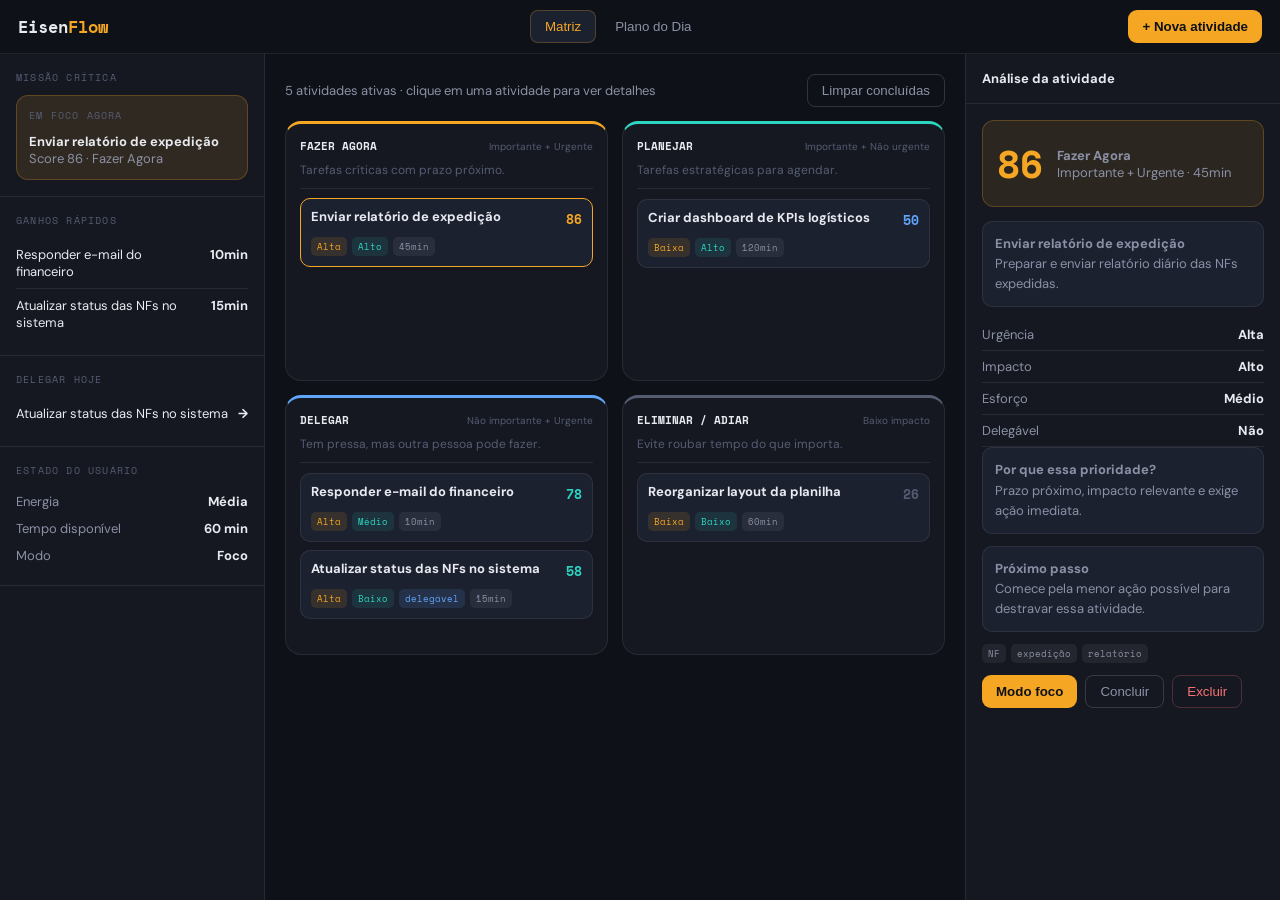
==== index.html @ 112989b6 "Add files via upload" ====
<!doctype html>
<html lang="pt-BR">
<head>
  <meta charset="UTF-8" />
  <meta name="viewport" content="width=device-width, initial-scale=1.0" />
  <title>EisenFlow — HTML Puro</title>
  <link rel="preconnect" href="https://fonts.googleapis.com">
  <link rel="preconnect" href="https://fonts.gstatic.com" crossorigin>
  <link href="https://fonts.googleapis.com/css2?family=DM+Sans:wght@400;500;600;700&family=Space+Mono:wght@400;700&display=swap" rel="stylesheet">
  <link rel="stylesheet" href="style.css" />
</head>
<body>
  <header class="topbar">
    <div class="brand">Eisen<span>Flow</span></div>
    <nav class="tabs">
      <button class="tab active" data-view="matrix">Matriz</button>
      <button class="tab" data-view="day">Plano do Dia</button>
    </nav>
    <button id="newTaskBtn" class="primary-btn">+ Nova atividade</button>
  </header>

  <div class="app-shell">
    <aside class="sidebar">
      <section class="panel">
        <div class="section-title">Missão crítica</div>
        <div id="missionCard" class="mission-card"></div>
      </section>
      <section class="panel">
        <div class="section-title">Ganhos rápidos</div>
        <div id="quickWins"></div>
      </section>
      <section class="panel">
        <div class="section-title">Delegar hoje</div>
        <div id="delegateList"></div>
      </section>
      <section class="panel">
        <div class="section-title">Estado do usuário</div>
        <div class="state-row"><span>Energia</span><b>Média</b></div>
        <div class="state-row"><span>Tempo disponível</span><b>60 min</b></div>
        <div class="state-row"><span>Modo</span><b>Foco</b></div>
      </section>
    </aside>

    <main class="content">
      <section id="matrixView" class="view active">
        <div class="view-head">
          <p><span id="taskCount">0</span> atividades ativas · clique em uma atividade para ver detalhes</p>
          <button id="clearDoneBtn" class="ghost-btn">Limpar concluídas</button>
        </div>
        <div class="matrix-grid">
          <div class="quadrant q-iu" data-q="iu"><div class="q-head"><b>Fazer agora</b><span>Importante + Urgente</span></div><p>Tarefas críticas com prazo próximo.</p><div class="q-list" id="q-iu"></div></div>
          <div class="quadrant q-in" data-q="in"><div class="q-head"><b>Planejar</b><span>Importante + Não urgente</span></div><p>Tarefas estratégicas para agendar.</p><div class="q-list" id="q-in"></div></div>
          <div class="quadrant q-nu" data-q="nu"><div class="q-head"><b>Delegar</b><span>Não importante + Urgente</span></div><p>Tem pressa, mas outra pessoa pode fazer.</p><div class="q-list" id="q-nu"></div></div>
          <div class="quadrant q-nn" data-q="nn"><div class="q-head"><b>Eliminar / Adiar</b><span>Baixo impacto</span></div><p>Evite roubar tempo do que importa.</p><div class="q-list" id="q-nn"></div></div>
        </div>
      </section>

      <section id="dayView" class="view">
        <h2>Plano do dia</h2>
        <div id="dayPlan" class="day-plan"></div>
      </section>
    </main>

    <aside class="details">
      <div class="details-head">Análise da atividade</div>
      <div id="detailsBody" class="details-body muted">Selecione uma atividade.</div>
    </aside>
  </div>

  <div id="taskModal" class="modal hidden">
    <div class="modal-card">
      <div class="modal-head">
        <h2>Nova atividade</h2>
        <button id="closeModalBtn" class="icon-btn">×</button>
      </div>
      <form id="taskForm" class="task-form">
        <label>Título<input id="title" required placeholder="Ex: Enviar relatório de expedição"></label>
        <label>Descrição<textarea id="description" placeholder="Detalhe rápido da atividade"></textarea></label>
        <div class="form-grid">
          <label>Prazo
            <select id="deadline">
              <option value="today">Hoje</option>
              <option value="tomorrow">Amanhã</option>
              <option value="week">Esta semana</option>
              <option value="none">Sem prazo</option>
            </select>
          </label>
          <label>Impacto
            <select id="impact"><option>Alto</option><option selected>Médio</option><option>Baixo</option></select>
          </label>
          <label>Urgência
            <select id="urgency"><option>Alta</option><option selected>Média</option><option>Baixa</option></select>
          </label>
          <label>Esforço
            <select id="effort"><option>Alto</option><option selected>Médio</option><option>Baixo</option></select>
          </label>
          <label>Tempo estimado
            <select id="duration"><option value="10">10 min</option><option value="30" selected>30 min</option><option value="60">1h</option><option value="120">2h</option></select>
          </label>
          <label>Pode delegar?
            <select id="canDelegate"><option value="false" selected>Não</option><option value="true">Sim</option></select>
          </label>
        </div>
        <label>Tags<input id="tags" placeholder="NF, relatório, financeiro"></label>
        <button class="primary-btn full" type="submit">Adicionar atividade</button>
      </form>
    </div>
  </div>

  <div id="focusOverlay" class="focus hidden">
    <div class="focus-card">
      <div class="section-title amber">Modo foco ativo</div>
      <h1 id="focusTitle"></h1>
      <p id="focusStep"></p>
      <div id="focusTimer" class="timer">00:00</div>
      <button id="exitFocusBtn" class="ghost-btn">Voltar ao dashboard</button>
    </div>
  </div>

  <script src="script.js"></script>
</body>
</html>
---- style.css ----
:root{--bg:#0e1117;--bg2:#151821;--bg3:#1c2130;--line:rgba(255,255,255,.08);--line2:rgba(255,255,255,.15);--text:#e8eaf0;--muted:#8b91a5;--muted2:#555c72;--amber:#f5a623;--teal:#2dd4bf;--blue:#60a5fa;--red:#f87171;--green:#4ade80}*{box-sizing:border-box;margin:0;padding:0}body{height:100vh;overflow:hidden;background:var(--bg);color:var(--text);font-family:'DM Sans',system-ui,sans-serif;font-size:13px}.topbar{height:54px;display:flex;align-items:center;justify-content:space-between;padding:0 18px;border-bottom:1px solid var(--line);background:var(--bg)}.brand{font-family:'Space Mono',monospace;font-size:17px;font-weight:700}.brand span,.amber{color:var(--amber)}.tabs{display:flex;gap:4px}.tab,.ghost-btn,.icon-btn{background:transparent;color:var(--muted);border:1px solid transparent;border-radius:8px;padding:8px 14px;cursor:pointer}.tab.active{background:var(--bg3);border-color:rgba(245,166,35,.25);color:var(--amber)}.primary-btn{border:0;background:var(--amber);color:#0e1117;padding:9px 14px;border-radius:9px;font-weight:800;cursor:pointer}.primary-btn:hover{filter:brightness(1.05)}.full{width:100%;margin-top:6px}.ghost-btn{border-color:var(--line2)}.ghost-btn:hover{border-color:var(--amber);color:var(--amber)}.app-shell{height:calc(100vh - 54px);display:flex}.sidebar{width:265px;background:var(--bg2);border-right:1px solid var(--line);overflow:auto}.panel{padding:16px;border-bottom:1px solid var(--line)}.section-title{font-family:'Space Mono',monospace;font-size:10px;text-transform:uppercase;letter-spacing:.12em;color:var(--muted2);margin-bottom:10px}.content{flex:1;padding:20px;overflow:auto}.details{width:315px;background:var(--bg2);border-left:1px solid var(--line);overflow:auto}.details-head{padding:16px;border-bottom:1px solid var(--line);font-weight:700}.details-body{padding:16px}.muted{color:var(--muted)}.view{display:none}.view.active{display:block}.view-head{display:flex;align-items:center;justify-content:space-between;margin-bottom:14px;color:var(--muted)}.matrix-grid{display:grid;grid-template-columns:1fr 1fr;gap:14px}.quadrant{min-height:260px;background:var(--bg2);border:1px solid var(--line);border-radius:16px;padding:14px}.quadrant p{font-size:12px;color:var(--muted2);padding:8px 0 10px;border-bottom:1px solid var(--line);margin-bottom:10px}.q-iu{border-top:3px solid var(--amber)}.q-in{border-top:3px solid var(--teal)}.q-nu{border-top:3px solid var(--blue)}.q-nn{border-top:3px solid var(--muted2)}.q-head{display:flex;justify-content:space-between;gap:12px;align-items:center}.q-head b{font-family:'Space Mono',monospace;font-size:11px;text-transform:uppercase}.q-head span{font-size:10px;color:var(--muted2)}.q-list{display:flex;flex-direction:column;gap:8px}.task-card{background:var(--bg3);border:1px solid var(--line);border-radius:10px;padding:10px;cursor:pointer;transition:.15s}.task-card:hover,.task-card.selected{border-color:var(--amber);transform:translateY(-1px)}.task-card.done{opacity:.45}.task-top{display:flex;justify-content:space-between;gap:10px}.task-title{font-weight:700;line-height:1.3}.score{font-family:'Space Mono',monospace;font-weight:800}.tags{display:flex;gap:5px;flex-wrap:wrap;margin-top:8px}.tag{font-family:'Space Mono',monospace;font-size:9px;padding:3px 6px;background:rgba(255,255,255,.06);color:var(--muted);border-radius:5px}.tag.amber{background:rgba(245,166,35,.12);color:var(--amber)}.tag.blue{background:rgba(96,165,250,.12);color:var(--blue)}.tag.teal{background:rgba(45,212,191,.1);color:var(--teal)}.mission-card{background:rgba(245,166,35,.12);border:1px solid rgba(245,166,35,.25);border-radius:12px;padding:12px;cursor:pointer}.side-item{display:flex;justify-content:space-between;gap:8px;padding:8px 0;border-bottom:1px solid var(--line);cursor:pointer}.side-item:last-child{border-bottom:0}.state-row{display:flex;justify-content:space-between;padding:5px 0;color:var(--muted)}.state-row b{color:var(--text)}.detail-score{display:flex;align-items:center;gap:14px;background:rgba(245,166,35,.10);border:1px solid rgba(245,166,35,.25);border-radius:12px;padding:14px;margin-bottom:14px}.big-score{font-family:'Space Mono',monospace;font-size:38px;font-weight:800}.info-box{background:var(--bg3);border:1px solid var(--line);border-radius:10px;padding:12px;margin-bottom:12px;line-height:1.55}.row{display:flex;justify-content:space-between;border-bottom:1px solid var(--line);padding:7px 0;color:var(--muted)}.row b{color:var(--text)}.actions{display:flex;gap:8px;margin-top:12px}.danger{color:var(--red);border-color:rgba(248,113,113,.25)}.day-plan{display:flex;flex-direction:column;gap:10px;margin-top:16px}.time-block{background:var(--bg2);border:1px solid var(--line);border-left:4px solid var(--amber);border-radius:12px;padding:14px}.time-block small{color:var(--muted)}.modal,.focus{position:fixed;inset:0;background:rgba(0,0,0,.65);display:flex;align-items:center;justify-content:center;z-index:50}.hidden{display:none!important}.modal-card{width:min(680px,92vw);max-height:90vh;overflow:auto;background:var(--bg2);border:1px solid var(--line2);border-radius:18px;padding:18px}.modal-head{display:flex;justify-content:space-between;align-items:center;margin-bottom:14px}.icon-btn{font-size:22px;padding:4px 10px}.task-form{display:flex;flex-direction:column;gap:12px}label{font-weight:700;color:var(--muted);font-size:12px}input,textarea,select{width:100%;margin-top:5px;background:var(--bg3);border:1px solid var(--line2);color:var(--text);border-radius:10px;padding:10px;font-family:inherit}textarea{min-height:70px;resize:vertical}.form-grid{display:grid;grid-template-columns:1fr 1fr;gap:12px}.focus-card{width:min(560px,92vw);background:var(--bg2);border:1px solid var(--line2);border-radius:22px;padding:42px;text-align:center}.focus-card h1{font-size:26px;margin-bottom:12px}.focus-card p{color:var(--teal);line-height:1.5}.timer{font-family:'Space Mono',monospace;font-size:64px;font-weight:800;color:var(--amber);margin:24px 0}@media(max-width:1050px){.details{display:none}.sidebar{width:235px}.matrix-grid{grid-template-columns:1fr}}@media(max-width:760px){body{overflow:auto}.topbar{height:auto;flex-wrap:wrap;gap:10px;padding:12px}.app-shell{height:auto;display:block}.sidebar,.details{display:block;width:100%;border:0}.content{padding:12px}.matrix-grid{grid-template-columns:1fr}.form-grid{grid-template-columns:1fr}}
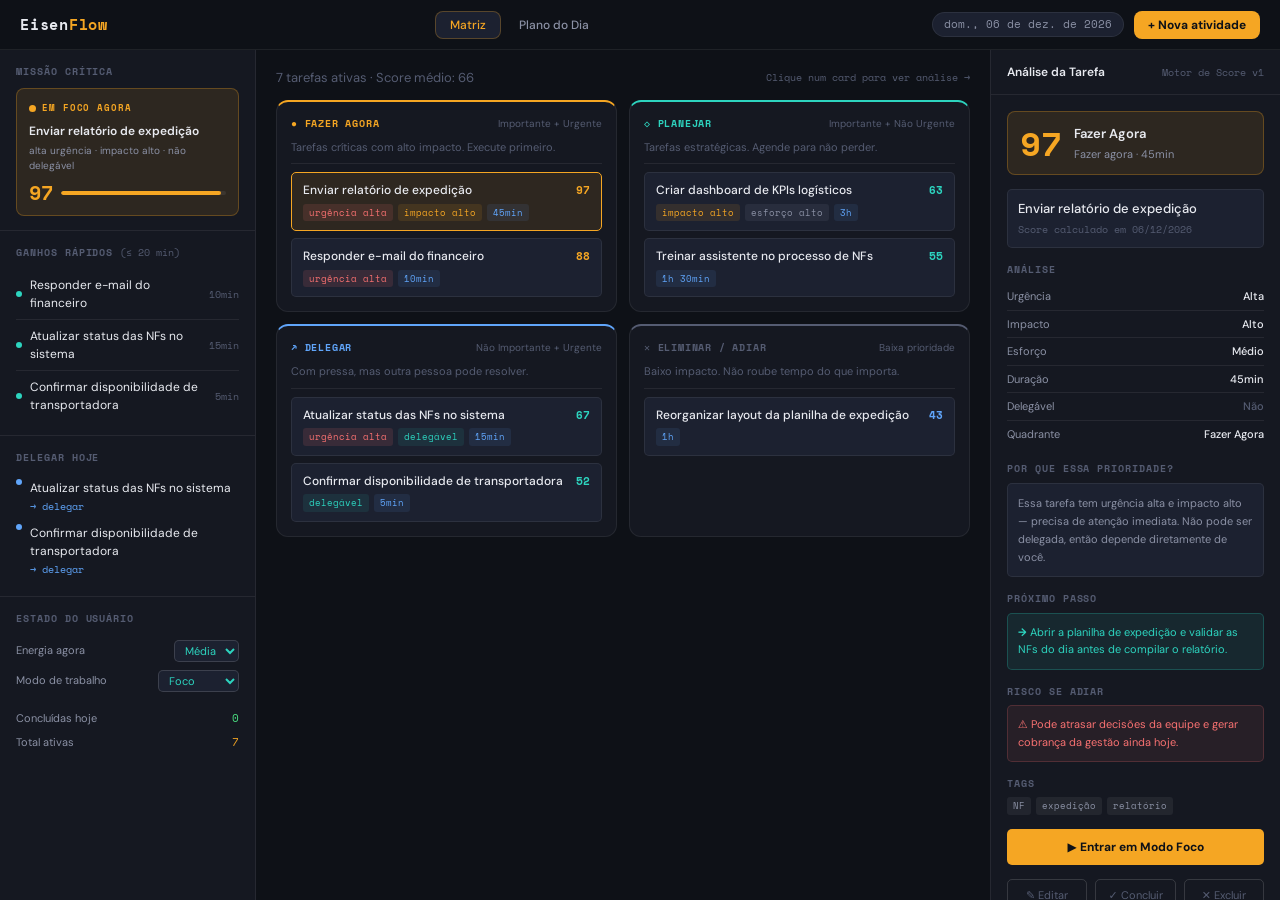
==== commit b102567b: "Primeira versão do EisenFlow" ====
--- a/index.html
+++ b/index.html
@@ -1,121 +1,271 @@
-<!doctype html>
+<!DOCTYPE html>
 <html lang="pt-BR">
 <head>
   <meta charset="UTF-8" />
   <meta name="viewport" content="width=device-width, initial-scale=1.0" />
-  <title>EisenFlow — HTML Puro</title>
-  <link rel="preconnect" href="https://fonts.googleapis.com">
-  <link rel="preconnect" href="https://fonts.gstatic.com" crossorigin>
-  <link href="https://fonts.googleapis.com/css2?family=DM+Sans:wght@400;500;600;700&family=Space+Mono:wght@400;700&display=swap" rel="stylesheet">
+  <title>EisenFlow — Priorização Inteligente</title>
+  <link rel="preconnect" href="https://fonts.googleapis.com" />
+  <link rel="preconnect" href="https://fonts.gstatic.com" crossorigin />
+  <link href="https://fonts.googleapis.com/css2?family=Space+Mono:wght@400;700&family=DM+Sans:opsz,wght@9..40,300;9..40,400;9..40,500;9..40,600&display=swap" rel="stylesheet" />
   <link rel="stylesheet" href="style.css" />
 </head>
 <body>
+
+  <!-- ═══ TOP BAR ═══════════════════════════════════ -->
   <header class="topbar">
-    <div class="brand">Eisen<span>Flow</span></div>
-    <nav class="tabs">
-      <button class="tab active" data-view="matrix">Matriz</button>
-      <button class="tab" data-view="day">Plano do Dia</button>
+    <div class="logo">Eisen<span>Flow</span></div>
+    <nav class="nav-tabs">
+      <button class="nav-tab active" data-view="matrix">Matriz</button>
+      <button class="nav-tab" data-view="plano">Plano do Dia</button>
     </nav>
-    <button id="newTaskBtn" class="primary-btn">+ Nova atividade</button>
+    <div style="display:flex;align-items:center;gap:10px;">
+      <div class="date-chip" id="datechip"></div>
+      <button class="btn-new" id="btn-open-modal">+ Nova atividade</button>
+    </div>
   </header>
 
-  <div class="app-shell">
+  <!-- ═══ BODY ════════════════════════════════════════ -->
+  <div class="app-body">
+
+    <!-- SIDEBAR ──────────────────────────────────── -->
     <aside class="sidebar">
-      <section class="panel">
-        <div class="section-title">Missão crítica</div>
-        <div id="missionCard" class="mission-card"></div>
-      </section>
-      <section class="panel">
-        <div class="section-title">Ganhos rápidos</div>
-        <div id="quickWins"></div>
-      </section>
-      <section class="panel">
-        <div class="section-title">Delegar hoje</div>
-        <div id="delegateList"></div>
-      </section>
-      <section class="panel">
-        <div class="section-title">Estado do usuário</div>
-        <div class="state-row"><span>Energia</span><b>Média</b></div>
-        <div class="state-row"><span>Tempo disponível</span><b>60 min</b></div>
-        <div class="state-row"><span>Modo</span><b>Foco</b></div>
-      </section>
+
+      <section class="sidebar-section">
+        <div class="sidebar-label">Missão Crítica</div>
+        <div id="mission-card-wrap">
+          <div class="empty-mission">Nenhuma tarefa urgente.<br>Adicione atividades.</div>
+        </div>
+      </section>
+
+      <section class="sidebar-section">
+        <div class="sidebar-label">Ganhos Rápidos <span class="sidebar-hint">(≤ 20 min)</span></div>
+        <div id="quick-wins-list">
+          <div class="empty-mission">Sem ganhos rápidos.</div>
+        </div>
+      </section>
+
+      <section class="sidebar-section">
+        <div class="sidebar-label">Delegar Hoje</div>
+        <div id="delegate-list">
+          <div class="empty-mission">Sem tarefas delegáveis.</div>
+        </div>
+      </section>
+
+      <section class="sidebar-section" style="border-bottom:none;">
+        <div class="sidebar-label">Estado do Usuário</div>
+        <div class="state-row">
+          <span class="sk">Energia agora</span>
+          <select class="state-select" id="sel-energy">
+            <option>Alta</option>
+            <option selected>Média</option>
+            <option>Baixa</option>
+          </select>
+        </div>
+        <div class="state-row">
+          <span class="sk">Modo de trabalho</span>
+          <select class="state-select" id="sel-mode">
+            <option selected>Foco</option>
+            <option>Reuniões</option>
+            <option>Livre</option>
+          </select>
+        </div>
+        <div class="state-row" style="margin-top:10px;">
+          <span class="sk">Concluídas hoje</span>
+          <span class="sv mono" id="done-count" style="color:var(--green);">0</span>
+        </div>
+        <div class="state-row">
+          <span class="sk">Total ativas</span>
+          <span class="sv mono" id="active-count" style="color:var(--amber);">0</span>
+        </div>
+      </section>
+
     </aside>
 
-    <main class="content">
-      <section id="matrixView" class="view active">
-        <div class="view-head">
-          <p><span id="taskCount">0</span> atividades ativas · clique em uma atividade para ver detalhes</p>
-          <button id="clearDoneBtn" class="ghost-btn">Limpar concluídas</button>
+    <!-- MAIN CONTENT ─────────────────────────────── -->
+    <main class="main-content">
+
+      <!-- VIEW: MATRIX -->
+      <div id="view-matrix" class="view active">
+        <div class="view-meta">
+          <span id="matrix-meta-text"></span>
+          <span class="mono" style="font-size:10px;color:var(--text3);">Clique num card para ver análise →</span>
         </div>
         <div class="matrix-grid">
-          <div class="quadrant q-iu" data-q="iu"><div class="q-head"><b>Fazer agora</b><span>Importante + Urgente</span></div><p>Tarefas críticas com prazo próximo.</p><div class="q-list" id="q-iu"></div></div>
-          <div class="quadrant q-in" data-q="in"><div class="q-head"><b>Planejar</b><span>Importante + Não urgente</span></div><p>Tarefas estratégicas para agendar.</p><div class="q-list" id="q-in"></div></div>
-          <div class="quadrant q-nu" data-q="nu"><div class="q-head"><b>Delegar</b><span>Não importante + Urgente</span></div><p>Tem pressa, mas outra pessoa pode fazer.</p><div class="q-list" id="q-nu"></div></div>
-          <div class="quadrant q-nn" data-q="nn"><div class="q-head"><b>Eliminar / Adiar</b><span>Baixo impacto</span></div><p>Evite roubar tempo do que importa.</p><div class="q-list" id="q-nn"></div></div>
-        </div>
-      </section>
-
-      <section id="dayView" class="view">
-        <h2>Plano do dia</h2>
-        <div id="dayPlan" class="day-plan"></div>
-      </section>
+
+          <div class="quadrant q-iu">
+            <div class="q-header">
+              <span class="q-label" style="color:#f5a623;">● Fazer Agora</span>
+              <span class="q-sub">Importante + Urgente</span>
+            </div>
+            <div class="q-desc">Tarefas críticas com alto impacto. Execute primeiro.</div>
+            <div class="q-cards" id="q-iu"></div>
+          </div>
+
+          <div class="quadrant q-in">
+            <div class="q-header">
+              <span class="q-label" style="color:#2dd4bf;">◇ Planejar</span>
+              <span class="q-sub">Importante + Não Urgente</span>
+            </div>
+            <div class="q-desc">Tarefas estratégicas. Agende para não perder.</div>
+            <div class="q-cards" id="q-in"></div>
+          </div>
+
+          <div class="quadrant q-nu">
+            <div class="q-header">
+              <span class="q-label" style="color:#60a5fa;">↗ Delegar</span>
+              <span class="q-sub">Não Importante + Urgente</span>
+            </div>
+            <div class="q-desc">Com pressa, mas outra pessoa pode resolver.</div>
+            <div class="q-cards" id="q-nu"></div>
+          </div>
+
+          <div class="quadrant q-nn">
+            <div class="q-header">
+              <span class="q-label" style="color:#555c72;">✕ Eliminar / Adiar</span>
+              <span class="q-sub">Baixa prioridade</span>
+            </div>
+            <div class="q-desc">Baixo impacto. Não roube tempo do que importa.</div>
+            <div class="q-cards" id="q-nn"></div>
+          </div>
+
+        </div>
+      </div>
+
+      <!-- VIEW: PLANO DO DIA -->
+      <div id="view-plano" class="view">
+        <div class="plano-title">📋 Seu foco de hoje — <span id="plano-date"></span></div>
+
+        <div class="plano-sublabel">RESUMO</div>
+        <div class="stat-cards" id="stat-cards"></div>
+
+        <div class="plano-sublabel" style="margin-top:24px;">FAZER AGORA</div>
+        <div id="plano-do-now" class="plano-list"></div>
+
+        <div class="plano-sublabel" style="margin-top:20px;">PLANEJAR ESTA SEMANA</div>
+        <div id="plano-schedule" class="plano-list"></div>
+
+        <div class="plano-sublabel" style="margin-top:20px;">BREAKDOWN POR QUADRANTE</div>
+        <div class="breakdown" id="breakdown"></div>
+      </div>
+
     </main>
 
-    <aside class="details">
-      <div class="details-head">Análise da atividade</div>
-      <div id="detailsBody" class="details-body muted">Selecione uma atividade.</div>
+    <!-- DETAIL PANEL ─────────────────────────────── -->
+    <aside class="detail-panel" id="detail-panel">
+      <div class="detail-header">
+        <span class="detail-header-title">Análise da Tarefa</span>
+        <span class="mono" style="font-size:10px;color:var(--text3);">Motor de Score v1</span>
+      </div>
+      <div class="detail-body" id="detail-body">
+        <div class="detail-empty">Selecione uma tarefa para ver a análise completa.</div>
+      </div>
     </aside>
-  </div>
-
-  <div id="taskModal" class="modal hidden">
-    <div class="modal-card">
-      <div class="modal-head">
-        <h2>Nova atividade</h2>
-        <button id="closeModalBtn" class="icon-btn">×</button>
-      </div>
-      <form id="taskForm" class="task-form">
-        <label>Título<input id="title" required placeholder="Ex: Enviar relatório de expedição"></label>
-        <label>Descrição<textarea id="description" placeholder="Detalhe rápido da atividade"></textarea></label>
-        <div class="form-grid">
-          <label>Prazo
-            <select id="deadline">
-              <option value="today">Hoje</option>
-              <option value="tomorrow">Amanhã</option>
-              <option value="week">Esta semana</option>
-              <option value="none">Sem prazo</option>
-            </select>
-          </label>
-          <label>Impacto
-            <select id="impact"><option>Alto</option><option selected>Médio</option><option>Baixo</option></select>
-          </label>
-          <label>Urgência
-            <select id="urgency"><option>Alta</option><option selected>Média</option><option>Baixa</option></select>
-          </label>
-          <label>Esforço
-            <select id="effort"><option>Alto</option><option selected>Médio</option><option>Baixo</option></select>
-          </label>
-          <label>Tempo estimado
-            <select id="duration"><option value="10">10 min</option><option value="30" selected>30 min</option><option value="60">1h</option><option value="120">2h</option></select>
-          </label>
-          <label>Pode delegar?
-            <select id="canDelegate"><option value="false" selected>Não</option><option value="true">Sim</option></select>
-          </label>
-        </div>
-        <label>Tags<input id="tags" placeholder="NF, relatório, financeiro"></label>
-        <button class="primary-btn full" type="submit">Adicionar atividade</button>
-      </form>
+
+  </div><!-- /app-body -->
+
+  <!-- ═══ FOCUS MODE ════════════════════════════════ -->
+  <div class="focus-overlay" id="focus-overlay">
+    <div class="focus-inner">
+      <div class="focus-badge"><span class="pulse-dot"></span> MODO FOCO ATIVO</div>
+      <div class="focus-task-title" id="focus-title"></div>
+      <div class="focus-step" id="focus-step"></div>
+      <div class="focus-timer" id="focus-timer">00:00</div>
+      <div class="focus-progress-wrap">
+        <div class="focus-progress-fill" id="focus-progress"></div>
+      </div>
+      <div class="focus-meta" id="focus-meta"></div>
+      <div style="display:flex;gap:10px;margin-top:8px;">
+        <button class="btn-exit" id="btn-pause-focus">⏸ Pausar</button>
+        <button class="btn-exit" id="btn-exit-focus">← Voltar</button>
+      </div>
     </div>
   </div>
 
-  <div id="focusOverlay" class="focus hidden">
-    <div class="focus-card">
-      <div class="section-title amber">Modo foco ativo</div>
-      <h1 id="focusTitle"></h1>
-      <p id="focusStep"></p>
-      <div id="focusTimer" class="timer">00:00</div>
-      <button id="exitFocusBtn" class="ghost-btn">Voltar ao dashboard</button>
+  <!-- ═══ MODAL: NOVA / EDITAR ATIVIDADE ════════════ -->
+  <div class="modal-overlay" id="modal-overlay">
+    <div class="modal-box">
+      <div class="modal-header">
+        <span class="modal-title" id="modal-title-text">Nova Atividade</span>
+        <button class="modal-close" id="modal-close">✕</button>
+      </div>
+      <div class="modal-body">
+
+        <div class="field-group">
+          <label class="field-label">Título da atividade *</label>
+          <input type="text" id="f-title" class="field-input" placeholder="Ex: Enviar relatório ao cliente..." />
+        </div>
+
+        <div class="field-group">
+          <label class="field-label">Próximo passo concreto</label>
+          <input type="text" id="f-nextstep" class="field-input" placeholder="Ex: Abrir planilha e revisar os dados de expedição..." />
+        </div>
+
+        <div class="field-group">
+          <label class="field-label">Risco se adiar</label>
+          <input type="text" id="f-risk" class="field-input" placeholder="Ex: Pode gerar cobrança da gestão ainda hoje..." />
+        </div>
+
+        <div class="field-row">
+          <div class="field-group">
+            <label class="field-label">Urgência</label>
+            <select id="f-urgency" class="field-select">
+              <option value="3">Alta</option>
+              <option value="2" selected>Média</option>
+              <option value="1">Baixa</option>
+            </select>
+          </div>
+          <div class="field-group">
+            <label class="field-label">Impacto</label>
+            <select id="f-impact" class="field-select">
+              <option value="3">Alto</option>
+              <option value="2" selected>Médio</option>
+              <option value="1">Baixo</option>
+            </select>
+          </div>
+        </div>
+
+        <div class="field-row">
+          <div class="field-group">
+            <label class="field-label">Esforço</label>
+            <select id="f-effort" class="field-select">
+              <option value="3">Alto</option>
+              <option value="2" selected>Médio</option>
+              <option value="1">Baixo</option>
+            </select>
+          </div>
+          <div class="field-group">
+            <label class="field-label">Duração (minutos)</label>
+            <input type="number" id="f-duration" class="field-input" value="30" min="5" max="480" />
+          </div>
+        </div>
+
+        <div class="field-row">
+          <div class="field-group">
+            <label class="field-label">Delegável?</label>
+            <select id="f-delegate" class="field-select">
+              <option value="false" selected>Não</option>
+              <option value="true">Sim</option>
+            </select>
+          </div>
+          <div class="field-group">
+            <label class="field-label">Tags (vírgula)</label>
+            <input type="text" id="f-tags" class="field-input" placeholder="NF, relatório, cliente..." />
+          </div>
+        </div>
+
+        <div id="score-preview" class="score-preview" style="display:none;"></div>
+
+      </div>
+      <div class="modal-footer">
+        <button class="btn-cancel" id="modal-cancel">Cancelar</button>
+        <button class="btn-preview" id="btn-preview-score">Calcular Score</button>
+        <button class="btn-save" id="modal-save">Salvar</button>
+      </div>
     </div>
   </div>
+
+  <!-- TOAST -->
+  <div class="toast" id="toast"></div>
 
   <script src="script.js"></script>
 </body>
--- a/style.css
+++ b/style.css
@@ -1 +1,832 @@
-:root{--bg:#0e1117;--bg2:#151821;--bg3:#1c2130;--line:rgba(255,255,255,.08);--line2:rgba(255,255,255,.15);--text:#e8eaf0;--muted:#8b91a5;--muted2:#555c72;--amber:#f5a623;--teal:#2dd4bf;--blue:#60a5fa;--red:#f87171;--green:#4ade80}*{box-sizing:border-box;margin:0;padding:0}body{height:100vh;overflow:hidden;background:var(--bg);color:var(--text);font-family:'DM Sans',system-ui,sans-serif;font-size:13px}.topbar{height:54px;display:flex;align-items:center;justify-content:space-between;padding:0 18px;border-bottom:1px solid var(--line);background:var(--bg)}.brand{font-family:'Space Mono',monospace;font-size:17px;font-weight:700}.brand span,.amber{color:var(--amber)}.tabs{display:flex;gap:4px}.tab,.ghost-btn,.icon-btn{background:transparent;color:var(--muted);border:1px solid transparent;border-radius:8px;padding:8px 14px;cursor:pointer}.tab.active{background:var(--bg3);border-color:rgba(245,166,35,.25);color:var(--amber)}.primary-btn{border:0;background:var(--amber);color:#0e1117;padding:9px 14px;border-radius:9px;font-weight:800;cursor:pointer}.primary-btn:hover{filter:brightness(1.05)}.full{width:100%;margin-top:6px}.ghost-btn{border-color:var(--line2)}.ghost-btn:hover{border-color:var(--amber);color:var(--amber)}.app-shell{height:calc(100vh - 54px);display:flex}.sidebar{width:265px;background:var(--bg2);border-right:1px solid var(--line);overflow:auto}.panel{padding:16px;border-bottom:1px solid var(--line)}.section-title{font-family:'Space Mono',monospace;font-size:10px;text-transform:uppercase;letter-spacing:.12em;color:var(--muted2);margin-bottom:10px}.content{flex:1;padding:20px;overflow:auto}.details{width:315px;background:var(--bg2);border-left:1px solid var(--line);overflow:auto}.details-head{padding:16px;border-bottom:1px solid var(--line);font-weight:700}.details-body{padding:16px}.muted{color:var(--muted)}.view{display:none}.view.active{display:block}.view-head{display:flex;align-items:center;justify-content:space-between;margin-bottom:14px;color:var(--muted)}.matrix-grid{display:grid;grid-template-columns:1fr 1fr;gap:14px}.quadrant{min-height:260px;background:var(--bg2);border:1px solid var(--line);border-radius:16px;padding:14px}.quadrant p{font-size:12px;color:var(--muted2);padding:8px 0 10px;border-bottom:1px solid var(--line);margin-bottom:10px}.q-iu{border-top:3px solid var(--amber)}.q-in{border-top:3px solid var(--teal)}.q-nu{border-top:3px solid var(--blue)}.q-nn{border-top:3px solid var(--muted2)}.q-head{display:flex;justify-content:space-between;gap:12px;align-items:center}.q-head b{font-family:'Space Mono',monospace;font-size:11px;text-transform:uppercase}.q-head span{font-size:10px;color:var(--muted2)}.q-list{display:flex;flex-direction:column;gap:8px}.task-card{background:var(--bg3);border:1px solid var(--line);border-radius:10px;padding:10px;cursor:pointer;transition:.15s}.task-card:hover,.task-card.selected{border-color:var(--amber);transform:translateY(-1px)}.task-card.done{opacity:.45}.task-top{display:flex;justify-content:space-between;gap:10px}.task-title{font-weight:700;line-height:1.3}.score{font-family:'Space Mono',monospace;font-weight:800}.tags{display:flex;gap:5px;flex-wrap:wrap;margin-top:8px}.tag{font-family:'Space Mono',monospace;font-size:9px;padding:3px 6px;background:rgba(255,255,255,.06);color:var(--muted);border-radius:5px}.tag.amber{background:rgba(245,166,35,.12);color:var(--amber)}.tag.blue{background:rgba(96,165,250,.12);color:var(--blue)}.tag.teal{background:rgba(45,212,191,.1);color:var(--teal)}.mission-card{background:rgba(245,166,35,.12);border:1px solid rgba(245,166,35,.25);border-radius:12px;padding:12px;cursor:pointer}.side-item{display:flex;justify-content:space-between;gap:8px;padding:8px 0;border-bottom:1px solid var(--line);cursor:pointer}.side-item:last-child{border-bottom:0}.state-row{display:flex;justify-content:space-between;padding:5px 0;color:var(--muted)}.state-row b{color:var(--text)}.detail-score{display:flex;align-items:center;gap:14px;background:rgba(245,166,35,.10);border:1px solid rgba(245,166,35,.25);border-radius:12px;padding:14px;margin-bottom:14px}.big-score{font-family:'Space Mono',monospace;font-size:38px;font-weight:800}.info-box{background:var(--bg3);border:1px solid var(--line);border-radius:10px;padding:12px;margin-bottom:12px;line-height:1.55}.row{display:flex;justify-content:space-between;border-bottom:1px solid var(--line);padding:7px 0;color:var(--muted)}.row b{color:var(--text)}.actions{display:flex;gap:8px;margin-top:12px}.danger{color:var(--red);border-color:rgba(248,113,113,.25)}.day-plan{display:flex;flex-direction:column;gap:10px;margin-top:16px}.time-block{background:var(--bg2);border:1px solid var(--line);border-left:4px solid var(--amber);border-radius:12px;padding:14px}.time-block small{color:var(--muted)}.modal,.focus{position:fixed;inset:0;background:rgba(0,0,0,.65);display:flex;align-items:center;justify-content:center;z-index:50}.hidden{display:none!important}.modal-card{width:min(680px,92vw);max-height:90vh;overflow:auto;background:var(--bg2);border:1px solid var(--line2);border-radius:18px;padding:18px}.modal-head{display:flex;justify-content:space-between;align-items:center;margin-bottom:14px}.icon-btn{font-size:22px;padding:4px 10px}.task-form{display:flex;flex-direction:column;gap:12px}label{font-weight:700;color:var(--muted);font-size:12px}input,textarea,select{width:100%;margin-top:5px;background:var(--bg3);border:1px solid var(--line2);color:var(--text);border-radius:10px;padding:10px;font-family:inherit}textarea{min-height:70px;resize:vertical}.form-grid{display:grid;grid-template-columns:1fr 1fr;gap:12px}.focus-card{width:min(560px,92vw);background:var(--bg2);border:1px solid var(--line2);border-radius:22px;padding:42px;text-align:center}.focus-card h1{font-size:26px;margin-bottom:12px}.focus-card p{color:var(--teal);line-height:1.5}.timer{font-family:'Space Mono',monospace;font-size:64px;font-weight:800;color:var(--amber);margin:24px 0}@media(max-width:1050px){.details{display:none}.sidebar{width:235px}.matrix-grid{grid-template-columns:1fr}}@media(max-width:760px){body{overflow:auto}.topbar{height:auto;flex-wrap:wrap;gap:10px;padding:12px}.app-shell{height:auto;display:block}.sidebar,.details{display:block;width:100%;border:0}.content{padding:12px}.matrix-grid{grid-template-columns:1fr}.form-grid{grid-template-columns:1fr}}
+/* ════════════════════════════════════════════════════
+   EISENFLOW — style.css
+   Pure CSS · No frameworks · No dependencies
+   Open index.html with Live Server / Go Live in VS Code
+════════════════════════════════════════════════════ */
+
+/* ── RESET ─────────────────────────────────────────── */
+*, *::before, *::after { box-sizing: border-box; margin: 0; padding: 0; }
+
+/* ── DESIGN TOKENS ─────────────────────────────────── */
+:root {
+  --bg:           #0e1117;
+  --bg2:          #151821;
+  --bg3:          #1c2130;
+  --bg4:          #222840;
+  --border:       rgba(255,255,255,0.07);
+  --border2:      rgba(255,255,255,0.14);
+  --text:         #e8eaf0;
+  --text2:        #8b91a5;
+  --text3:        #555c72;
+
+  --amber:        #f5a623;
+  --amber-bg:     rgba(245,166,35,0.11);
+  --amber-border: rgba(245,166,35,0.28);
+
+  --teal:         #2dd4bf;
+  --teal-bg:      rgba(45,212,191,0.09);
+  --teal-border:  rgba(45,212,191,0.24);
+
+  --blue:         #60a5fa;
+  --blue-bg:      rgba(96,165,250,0.09);
+  --blue-border:  rgba(96,165,250,0.22);
+
+  --red:          #f87171;
+  --red-bg:       rgba(248,113,113,0.08);
+  --red-border:   rgba(248,113,113,0.20);
+
+  --green:        #4ade80;
+  --green-bg:     rgba(74,222,128,0.09);
+  --green-border: rgba(74,222,128,0.22);
+
+  --purple:       #c084fc;
+
+  --font-body: 'DM Sans', system-ui, -apple-system, sans-serif;
+  --font-mono: 'Space Mono', 'Courier New', monospace;
+
+  --r-sm: 5px;
+  --r-md: 8px;
+  --r-lg: 12px;
+  --r-xl: 16px;
+}
+
+html, body { height: 100%; overflow: hidden; }
+
+body {
+  background: var(--bg);
+  color: var(--text);
+  font-family: var(--font-body);
+  font-size: 13px;
+  line-height: 1.5;
+  -webkit-font-smoothing: antialiased;
+}
+
+button  { cursor: pointer; font-family: var(--font-body); }
+input, select { font-family: var(--font-body); }
+.mono   { font-family: var(--font-mono); }
+
+/* ── SCROLLBAR ─────────────────────────────────────── */
+::-webkit-scrollbar { width: 4px; height: 4px; }
+::-webkit-scrollbar-track { background: transparent; }
+::-webkit-scrollbar-thumb { background: var(--border2); border-radius: 2px; }
+::-webkit-scrollbar-thumb:hover { background: var(--text3); }
+
+/* ── ANIMATIONS ────────────────────────────────────── */
+@keyframes pulse   { 0%,100%{opacity:1}  50%{opacity:.3} }
+@keyframes blink   { 0%,100%{opacity:1}  50%{opacity:.3} }
+@keyframes fadein  { from{opacity:0;transform:translateY(6px)}  to{opacity:1;transform:translateY(0)} }
+@keyframes slidein { from{opacity:0;transform:translateX(10px)} to{opacity:1;transform:translateX(0)} }
+@keyframes fillbar { from{width:0} }
+@keyframes popin   { 0%{transform:scale(.92);opacity:0} 100%{transform:scale(1);opacity:1} }
+
+/* ═══════════════════════════════════════════════════
+   TOP BAR
+═══════════════════════════════════════════════════ */
+.topbar {
+  display: flex;
+  align-items: center;
+  justify-content: space-between;
+  height: 50px;
+  padding: 0 20px;
+  background: var(--bg);
+  border-bottom: 1px solid var(--border);
+  flex-shrink: 0;
+  z-index: 20;
+  position: relative;
+}
+
+.logo {
+  font-family: var(--font-mono);
+  font-size: 15px;
+  font-weight: 700;
+  letter-spacing: .05em;
+  color: var(--text);
+  user-select: none;
+}
+.logo span { color: var(--amber); }
+
+.nav-tabs { display: flex; gap: 3px; }
+
+.nav-tab {
+  padding: 5px 14px;
+  border-radius: var(--r-md);
+  font-size: 12px;
+  font-weight: 500;
+  border: 1px solid transparent;
+  background: transparent;
+  color: var(--text2);
+  transition: all .15s;
+}
+.nav-tab:hover  { background: var(--bg3); color: var(--text); }
+.nav-tab.active { background: var(--bg3); color: var(--amber); border-color: var(--amber-border); }
+
+.date-chip {
+  font-family: var(--font-mono);
+  font-size: 11px;
+  color: var(--text2);
+  background: var(--bg3);
+  border: 1px solid var(--border);
+  padding: 3px 11px;
+  border-radius: 20px;
+  white-space: nowrap;
+}
+
+.btn-new {
+  padding: 6px 14px;
+  border-radius: var(--r-md);
+  background: var(--amber);
+  color: #0e1117;
+  border: none;
+  font-size: 12px;
+  font-weight: 700;
+  white-space: nowrap;
+  transition: opacity .15s, transform .1s;
+}
+.btn-new:hover  { opacity: .88; transform: translateY(-1px); }
+.btn-new:active { transform: translateY(0); }
+
+/* ═══════════════════════════════════════════════════
+   LAYOUT
+═══════════════════════════════════════════════════ */
+.app-body {
+  display: flex;
+  height: calc(100vh - 50px);
+  overflow: hidden;
+}
+
+/* ═══════════════════════════════════════════════════
+   SIDEBAR
+═══════════════════════════════════════════════════ */
+.sidebar {
+  width: 256px;
+  flex-shrink: 0;
+  background: var(--bg2);
+  border-right: 1px solid var(--border);
+  overflow-y: auto;
+  display: flex;
+  flex-direction: column;
+}
+
+.sidebar-section {
+  padding: 14px 16px;
+  border-bottom: 1px solid var(--border);
+}
+
+.sidebar-label {
+  font-family: var(--font-mono);
+  font-size: 9.5px;
+  font-weight: 700;
+  letter-spacing: .1em;
+  text-transform: uppercase;
+  color: var(--text3);
+  margin-bottom: 10px;
+}
+.sidebar-hint { font-weight: 400; text-transform: none; letter-spacing: 0; }
+
+.empty-mission {
+  font-size: 11px;
+  color: var(--text3);
+  line-height: 1.6;
+  font-style: italic;
+}
+
+/* Mission card */
+.mission-card {
+  background: var(--amber-bg);
+  border: 1px solid var(--amber-border);
+  border-radius: var(--r-md);
+  padding: 12px;
+  cursor: pointer;
+  transition: border-color .15s;
+  animation: fadein .25s ease;
+}
+.mission-card:hover { border-color: var(--amber); }
+
+.mission-badge {
+  display: flex;
+  align-items: center;
+  gap: 6px;
+  font-family: var(--font-mono);
+  font-size: 9px;
+  font-weight: 700;
+  letter-spacing: .1em;
+  text-transform: uppercase;
+  color: var(--amber);
+  margin-bottom: 8px;
+}
+
+.pulse-dot {
+  display: inline-block;
+  width: 7px; height: 7px;
+  border-radius: 50%;
+  background: var(--amber);
+  animation: pulse 2s ease-in-out infinite;
+  flex-shrink: 0;
+}
+
+.mission-title {
+  font-size: 12px;
+  font-weight: 600;
+  color: var(--text);
+  line-height: 1.35;
+  margin-bottom: 4px;
+}
+.mission-why {
+  font-size: 10px;
+  color: var(--text2);
+  margin-bottom: 10px;
+}
+
+.score-ring { display: flex; align-items: center; gap: 8px; }
+.score-num  { font-family: var(--font-mono); font-size: 20px; font-weight: 700; line-height: 1; flex-shrink: 0; }
+
+.score-bar-wrap  { flex:1; height:4px; background:var(--border); border-radius:2px; overflow:hidden; }
+.score-bar-fill  { height:100%; border-radius:2px; animation: fillbar .9s cubic-bezier(.34,1.56,.64,1); }
+
+/* Quick wins / delegates */
+.quick-win {
+  display: flex;
+  align-items: center;
+  gap: 8px;
+  padding: 7px 0;
+  border-bottom: 1px solid var(--border);
+  cursor: pointer;
+  transition: color .15s;
+}
+.quick-win:last-child { border-bottom: none; }
+.quick-win:hover .qw-title { color: var(--teal); }
+
+.qw-dot   { width:6px; height:6px; border-radius:50%; flex-shrink:0; }
+.qw-title { flex:1; font-size:12px; color:var(--text); transition: color .15s; }
+.qw-time  { font-family:var(--font-mono); font-size:10px; color:var(--text3); }
+
+.delegate-item { display:flex; align-items:flex-start; gap:8px; padding:5px 0; }
+.del-person    { font-family:var(--font-mono); font-size:10px; color:var(--blue); margin-top:2px; }
+
+/* User state */
+.state-row    { display:flex; justify-content:space-between; align-items:center; padding:4px 0; }
+.sk           { font-size:11px; color:var(--text2); }
+.sv           { font-size:11px; font-weight:500; color:var(--text); }
+.state-select {
+  background: var(--bg3);
+  border: 1px solid var(--border2);
+  color: var(--teal);
+  font-size: 11px;
+  padding: 2px 6px;
+  border-radius: var(--r-sm);
+  outline: none;
+  cursor: pointer;
+}
+.state-select:focus { border-color: var(--teal-border); }
+
+/* ═══════════════════════════════════════════════════
+   MAIN CONTENT
+═══════════════════════════════════════════════════ */
+.main-content {
+  flex: 1;
+  overflow-y: auto;
+  padding: 18px 20px;
+}
+
+.view         { display: none; }
+.view.active  { display: block; animation: fadein .2s ease; }
+
+/* Matrix meta */
+.view-meta {
+  display: flex;
+  align-items: center;
+  justify-content: space-between;
+  margin-bottom: 12px;
+}
+
+/* Matrix grid */
+.matrix-grid {
+  display: grid;
+  grid-template-columns: 1fr 1fr;
+  gap: 12px;
+}
+
+.quadrant {
+  background: var(--bg2);
+  border: 1px solid var(--border);
+  border-radius: var(--r-lg);
+  padding: 14px;
+  display: flex;
+  flex-direction: column;
+  gap: 8px;
+  min-height: 200px;
+  transition: border-color .2s;
+}
+.quadrant:hover { border-color: var(--border2); }
+
+.q-iu { border-top: 2px solid var(--amber); }
+.q-in { border-top: 2px solid var(--teal);  }
+.q-nu { border-top: 2px solid var(--blue);  }
+.q-nn { border-top: 2px solid var(--text3); }
+
+.q-header { display:flex; align-items:center; justify-content:space-between; gap:8px; }
+.q-label  { font-family:var(--font-mono); font-size:10px; font-weight:700; letter-spacing:.08em; text-transform:uppercase; }
+.q-sub    { font-size:10px; color:var(--text3); }
+.q-desc   { font-size:11px; color:var(--text3); padding-bottom:8px; border-bottom:1px solid var(--border); }
+.q-cards  { display:flex; flex-direction:column; gap:7px; flex:1; }
+
+.empty-quadrant {
+  font-size: 11px;
+  color: var(--text3);
+  text-align: center;
+  padding: 18px 0;
+  font-style: italic;
+}
+
+/* ── TASK CARDS ─────────────────────────────────── */
+.task-card {
+  background: var(--bg3);
+  border: 1px solid var(--border);
+  border-radius: var(--r-sm);
+  padding: 9px 11px;
+  cursor: pointer;
+  display: flex;
+  flex-direction: column;
+  gap: 5px;
+  transition: all .15s;
+  animation: fadein .22s ease;
+  position: relative;
+}
+.task-card:hover        { border-color: var(--border2); background: var(--bg4); transform: translateY(-1px); }
+.task-card.selected     { border-color: var(--amber); background: var(--amber-bg); }
+.task-card.done-card    { opacity: .42; pointer-events: none; }
+.task-card.done-card .task-title { text-decoration: line-through; color: var(--text3); }
+
+.task-card-top { display:flex; align-items:flex-start; justify-content:space-between; gap:8px; }
+.task-title    { font-size:12px; font-weight:500; color:var(--text); line-height:1.35; flex:1; }
+.task-score    { font-family:var(--font-mono); font-size:11px; font-weight:700; flex-shrink:0; }
+.task-tags     { display:flex; flex-wrap:wrap; gap:5px; }
+
+/* Tags */
+.tag          { font-family:var(--font-mono); font-size:9px; padding:2px 6px; border-radius:3px; }
+.tag-urgency  { background:rgba(248,113,113,.12); color:#f87171; }
+.tag-impact   { background:rgba(245,166,35,.11);  color:#f5a623; }
+.tag-effort   { background:rgba(139,145,165,.11); color:#8b91a5; }
+.tag-time     { background:rgba(96,165,250,.09);  color:#60a5fa; }
+.tag-delegate { background:rgba(45,212,191,.09);  color:#2dd4bf; }
+.tag-custom   { background:rgba(255,255,255,.06); color:#8b91a5; }
+
+/* ═══════════════════════════════════════════════════
+   DETAIL PANEL
+═══════════════════════════════════════════════════ */
+.detail-panel {
+  width: 290px;
+  flex-shrink: 0;
+  background: var(--bg2);
+  border-left: 1px solid var(--border);
+  display: flex;
+  flex-direction: column;
+  overflow-y: auto;
+}
+
+.detail-header {
+  padding: 13px 16px;
+  border-bottom: 1px solid var(--border);
+  display: flex;
+  align-items: center;
+  justify-content: space-between;
+  flex-shrink: 0;
+}
+.detail-header-title { font-size:12px; font-weight:600; color:var(--text); }
+
+.detail-body {
+  padding: 16px;
+  display: flex;
+  flex-direction: column;
+  gap: 14px;
+  flex: 1;
+}
+
+.detail-empty {
+  text-align: center;
+  color: var(--text3);
+  font-size: 12px;
+  padding: 48px 12px;
+  line-height: 1.7;
+}
+
+/* Score big */
+.score-big {
+  display: flex;
+  align-items: center;
+  gap: 12px;
+  background: var(--amber-bg);
+  border: 1px solid var(--amber-border);
+  border-radius: var(--r-md);
+  padding: 12px;
+  animation: slidein .2s ease;
+}
+.score-big-num   { font-family:var(--font-mono); font-size:34px; font-weight:700; line-height:1; flex-shrink:0; }
+.score-big-label { font-size:13px; font-weight:600; color:var(--text); }
+.score-big-sub   { font-size:11px; color:var(--text2); margin-top:2px; }
+
+.detail-task-box {
+  background: var(--bg3);
+  border: 1px solid var(--border);
+  border-radius: var(--r-sm);
+  padding: 10px;
+  animation: slidein .22s ease;
+}
+.detail-task-name { font-size:13px; font-weight:500; color:var(--text); line-height:1.4; margin-bottom:4px; }
+.detail-task-time { font-family:var(--font-mono); font-size:10px; color:var(--text3); }
+
+.section-label {
+  font-family: var(--font-mono);
+  font-size: 9.5px;
+  font-weight: 700;
+  letter-spacing: .1em;
+  text-transform: uppercase;
+  color: var(--text3);
+  margin-bottom: 7px;
+}
+
+.analysis-rows { display:flex; flex-direction:column; }
+.analysis-row  { display:flex; justify-content:space-between; align-items:center; padding:5px 0; border-bottom:1px solid var(--border); }
+.analysis-row:last-child { border-bottom:none; }
+.ar-key { font-size:11px; color:var(--text2); }
+.ar-val { font-size:11px; font-weight:500; color:var(--text); }
+
+.explanation-box {
+  background: var(--bg3);
+  border: 1px solid var(--border);
+  border-radius: var(--r-sm);
+  padding: 10px;
+  font-size: 11px;
+  color: var(--text2);
+  line-height: 1.65;
+  animation: fadein .25s ease;
+}
+
+.next-step-box {
+  background: var(--teal-bg);
+  border: 1px solid var(--teal-border);
+  border-radius: var(--r-sm);
+  padding: 10px;
+  font-size: 11px;
+  color: var(--teal);
+  line-height: 1.6;
+  animation: fadein .28s ease;
+}
+.next-step-box::before { content: '→ '; font-weight:700; }
+
+.risk-box {
+  background: var(--red-bg);
+  border: 1px solid var(--red-border);
+  border-radius: var(--r-sm);
+  padding: 10px;
+  font-size: 11px;
+  color: var(--red);
+  line-height: 1.6;
+  animation: fadein .30s ease;
+}
+.risk-box::before { content: '⚠ '; }
+
+.detail-tags { display:flex; flex-wrap:wrap; gap:5px; }
+
+/* Action buttons */
+.btn-focus {
+  width: 100%;
+  padding: 10px;
+  border-radius: var(--r-sm);
+  background: var(--amber);
+  color: #0e1117;
+  border: none;
+  font-size: 12px;
+  font-weight: 700;
+  transition: opacity .15s, transform .1s;
+}
+.btn-focus:hover  { opacity:.9; transform:translateY(-1px); }
+.btn-focus:active { transform:translateY(0); }
+
+.btn-action-row { display:flex; gap:8px; }
+
+.btn-done-task {
+  flex: 1;
+  padding: 8px;
+  border-radius: var(--r-sm);
+  background: transparent;
+  color: var(--text3);
+  border: 1px solid var(--border2);
+  font-size: 11px;
+  transition: all .15s;
+}
+.btn-done-task:hover { border-color:var(--green); color:var(--green); }
+
+.btn-edit-task {
+  flex: 1;
+  padding: 8px;
+  border-radius: var(--r-sm);
+  background: transparent;
+  color: var(--text3);
+  border: 1px solid var(--border2);
+  font-size: 11px;
+  transition: all .15s;
+}
+.btn-edit-task:hover { border-color:var(--blue); color:var(--blue); }
+
+.btn-delete-task {
+  flex: 1;
+  padding: 8px;
+  border-radius: var(--r-sm);
+  background: transparent;
+  color: var(--text3);
+  border: 1px solid var(--border2);
+  font-size: 11px;
+  transition: all .15s;
+}
+.btn-delete-task:hover { border-color:var(--red); color:var(--red); }
+
+/* ═══════════════════════════════════════════════════
+   PLANO DO DIA
+═══════════════════════════════════════════════════ */
+.plano-title   { font-size:15px; font-weight:600; color:var(--text); margin-bottom:20px; }
+.plano-sublabel {
+  font-family: var(--font-mono);
+  font-size: 9.5px;
+  font-weight: 700;
+  letter-spacing: .1em;
+  color: var(--text3);
+  margin-bottom: 10px;
+}
+
+.stat-cards {
+  display: grid;
+  grid-template-columns: repeat(4,1fr);
+  gap: 8px;
+  margin-bottom: 4px;
+}
+
+.stat-card {
+  background: var(--bg3);
+  border: 1px solid var(--border);
+  border-radius: var(--r-md);
+  padding: 12px;
+  text-align: center;
+}
+.stat-val   { font-family:var(--font-mono); font-size:22px; font-weight:700; line-height:1; }
+.stat-label { font-size:10px; color:var(--text3); margin-top:5px; }
+
+.plano-list { display:flex; flex-direction:column; gap:7px; }
+
+.plano-row {
+  display: flex;
+  align-items: center;
+  gap: 12px;
+  background: var(--bg3);
+  border: 1px solid var(--border);
+  border-radius: var(--r-sm);
+  padding: 9px 12px;
+  cursor: pointer;
+  transition: all .15s;
+  animation: fadein .2s ease;
+}
+.plano-row:hover { border-color:var(--border2); background:var(--bg4); }
+.plano-row-score { font-family:var(--font-mono); font-size:12px; font-weight:700; flex-shrink:0; width:28px; text-align:right; }
+.plano-row-title { flex:1; font-size:12px; font-weight:500; color:var(--text); }
+.plano-row-time  { font-family:var(--font-mono); font-size:10px; color:var(--text3); flex-shrink:0; }
+.plano-empty     { font-size:11px; color:var(--text3); font-style:italic; padding:8px 0; }
+
+/* Breakdown */
+.breakdown     { display:flex; flex-direction:column; gap:9px; }
+.breakdown-row { display:flex; align-items:center; gap:10px; }
+.breakdown-name {
+  font-family: var(--font-mono);
+  font-size: 10px;
+  width: 86px;
+  flex-shrink: 0;
+}
+.breakdown-bar-wrap { flex:1; height:4px; background:var(--border); border-radius:2px; overflow:hidden; }
+.breakdown-bar-fill { height:100%; border-radius:2px; animation: fillbar .8s cubic-bezier(.34,1.56,.64,1); }
+.breakdown-count    { font-family:var(--font-mono); font-size:10px; color:var(--text3); width:18px; text-align:right; }
+
+/* ═══════════════════════════════════════════════════
+   FOCUS MODE
+═══════════════════════════════════════════════════ */
+.focus-overlay {
+  position: fixed;
+  inset: 0;
+  background: var(--bg);
+  z-index: 500;
+  align-items: center;
+  justify-content: center;
+  display: none;
+}
+.focus-overlay.open { display:flex; animation: fadein .25s ease; }
+
+.focus-inner {
+  max-width: 540px;
+  width: 92%;
+  background: var(--bg2);
+  border: 1px solid var(--border2);
+  border-radius: var(--r-xl);
+  padding: 44px 52px;
+  text-align: center;
+  display: flex;
+  flex-direction: column;
+  align-items: center;
+  animation: popin .3s cubic-bezier(.34,1.56,.64,1);
+}
+
+.focus-badge {
+  display: flex;
+  align-items: center;
+  gap: 7px;
+  font-family: var(--font-mono);
+  font-size: 10px;
+  font-weight: 700;
+  letter-spacing: .12em;
+  color: var(--amber);
+  margin-bottom: 20px;
+}
+
+.focus-task-title { font-size:22px; font-weight:600; color:var(--text); line-height:1.3; margin-bottom:12px; }
+.focus-step       { font-size:13px; color:var(--teal); line-height:1.6; margin-bottom:28px; }
+.focus-step::before { content:'→ '; font-weight:700; }
+
+.focus-timer {
+  font-family: var(--font-mono);
+  font-size: 58px;
+  font-weight: 700;
+  color: var(--amber);
+  margin-bottom: 14px;
+  transition: color .4s;
+  line-height: 1;
+}
+.focus-timer.urgent { color:var(--red); animation:blink .8s ease-in-out infinite; }
+
+.focus-progress-wrap { width:100%; height:4px; background:var(--border); border-radius:2px; margin-bottom:24px; overflow:hidden; }
+.focus-progress-fill {
+  height: 100%;
+  border-radius: 2px;
+  background: var(--amber);
+  transition: width 1s linear, background .4s;
+  width: 0%;
+}
+.focus-progress-fill.urgent { background:var(--red); }
+
+.focus-meta { display:flex; gap:14px; align-items:center; margin-bottom:28px; font-family:var(--font-mono); font-size:11px; }
+
+.btn-exit {
+  background: transparent;
+  border: 1px solid var(--border2);
+  color: var(--text2);
+  padding: 8px 22px;
+  border-radius: var(--r-sm);
+  font-size: 12px;
+  transition: all .15s;
+}
+.btn-exit:hover { border-color:var(--amber); color:var(--amber); }
+
+/* ═══════════════════════════════════════════════════
+   MODAL
+═══════════════════════════════════════════════════ */
+.modal-overlay {
+  position: fixed;
+  inset: 0;
+  background: rgba(0,0,0,.72);
+  z-index: 400;
+  align-items: center;
+  justify-content: center;
+  display: none;
+}
+.modal-overlay.open { display:flex; animation:fadein .2s ease; }
+
+.modal-box {
+  width: 490px;
+  max-width: 95vw;
+  max-height: 90vh;
+  background: var(--bg2);
+  border: 1px solid var(--border2);
+  border-radius: var(--r-lg);
+  display: flex;
+  flex-direction: column;
+  overflow: hidden;
+  animation: popin .25s cubic-bezier(.34,1.56,.64,1);
+}
+
+.modal-header {
+  display: flex;
+  align-items: center;
+  justify-content: space-between;
+  padding: 14px 18px;
+  border-bottom: 1px solid var(--border);
+  flex-shrink: 0;
+}
+.modal-title { font-size:14px; font-weight:600; color:var(--text); }
+.modal-close { background:transparent; border:none; color:var(--text3); font-size:14px; padding:2px 7px; border-radius:4px; transition:color .15s; }
+.modal-close:hover { color:var(--text); }
+
+.modal-body {
+  padding: 18px;
+  display: flex;
+  flex-direction: column;
+  gap: 13px;
+  overflow-y: auto;
+}
+
+.field-label {
+  display: block;
+  font-family: var(--font-mono);
+  font-size: 10px;
+  font-weight: 700;
+  color: var(--text3);
+  text-transform: uppercase;
+  letter-spacing: .07em;
+  margin-bottom: 5px;
+}
+
+.field-input, .field-select {
+  width: 100%;
+  padding: 8px 10px;
+  background: var(--bg3);
+  border: 1px solid var(--border2);
+  border-radius: var(--r-sm);
+  color: var(--text);
+  font-size: 12px;
+  outline: none;
+  transition: border-color .15s;
+}
+.field-input::placeholder { color:var(--text3); }
+.field-input:focus,
+.field-select:focus  { border-color:var(--amber); }
+.field-select option { background:var(--bg3); }
+
+.field-row   { display:grid; grid-template-columns:1fr 1fr; gap:12px; }
+.field-group { display:flex; flex-direction:column; }
+
+/* Score preview */
+.score-preview {
+  background: var(--amber-bg);
+  border: 1px solid var(--amber-border);
+  border-radius: var(--r-md);
+  padding: 12px 14px;
+  animation: fadein .2s ease;
+}
+.score-preview-row { display:flex; justify-content:space-between; align-items:center; padding:3px 0; font-size:11px; }
+.sp-key { color:var(--text2); }
+.sp-val { color:var(--text); font-weight:600; font-family:var(--font-mono); }
+.sp-score { font-family:var(--font-mono); font-size:28px; font-weight:700; color:var(--amber); line-height:1; }
+.sp-quad  { font-size:12px; font-weight:600; color:var(--text); margin-top:2px; }
+
+.modal-footer {
+  padding: 13px 18px;
+  border-top: 1px solid var(--border);
+  display: flex;
+  gap: 8px;
+  justify-content: flex-end;
+  flex-shrink: 0;
+}
+
+.btn-cancel  { padding:8px 16px; background:transparent; border:1px solid var(--border2); color:var(--text2); border-radius:var(--r-sm); font-size:12px; transition:all .15s; }
+.btn-cancel:hover  { border-color:var(--text3); color:var(--text); }
+
+.btn-preview { padding:8px 16px; background:var(--bg3); border:1px solid var(--border2); color:var(--text2); border-radius:var(--r-sm); font-size:12px; transition:all .15s; }
+.btn-preview:hover { border-color:var(--amber-border); color:var(--amber); }
+
+.btn-save    { padding:8px 20px; background:var(--amber); color:#0e1117; border:none; border-radius:var(--r-sm); font-size:12px; font-weight:700; transition:opacity .15s; }
+.btn-save:hover { opacity:.88; }
+
+/* ═══════════════════════════════════════════════════
+   TOAST
+═══════════════════════════════════════════════════ */
+.toast {
+  position: fixed;
+  bottom: 28px;
+  left: 50%;
+  transform: translateX(-50%) translateY(70px);
+  background: var(--bg3);
+  border: 1px solid var(--border2);
+  color: var(--text);
+  font-size: 12px;
+  padding: 10px 22px;
+  border-radius: 20px;
+  z-index: 600;
+  opacity: 0;
+  pointer-events: none;
+  white-space: nowrap;
+  transition: transform .3s cubic-bezier(.34,1.56,.64,1), opacity .3s;
+}
+.toast.visible { transform:translateX(-50%) translateY(0); opacity:1; }
+.toast.success { border-color:var(--green-border); color:var(--green); }
+.toast.error   { border-color:var(--red-border);   color:var(--red); }
+
+/* ═══════════════════════════════════════════════════
+   RESPONSIVE
+═══════════════════════════════════════════════════ */
+@media (max-width: 1024px) {
+  .detail-panel { width: 260px; }
+}
+@media (max-width: 860px) {
+  .sidebar      { display:none; }
+  .detail-panel { width: 250px; }
+}
+@media (max-width: 680px) {
+  .matrix-grid  { grid-template-columns: 1fr; }
+  .detail-panel { display:none; }
+  .stat-cards   { grid-template-columns: repeat(2,1fr); }
+}
